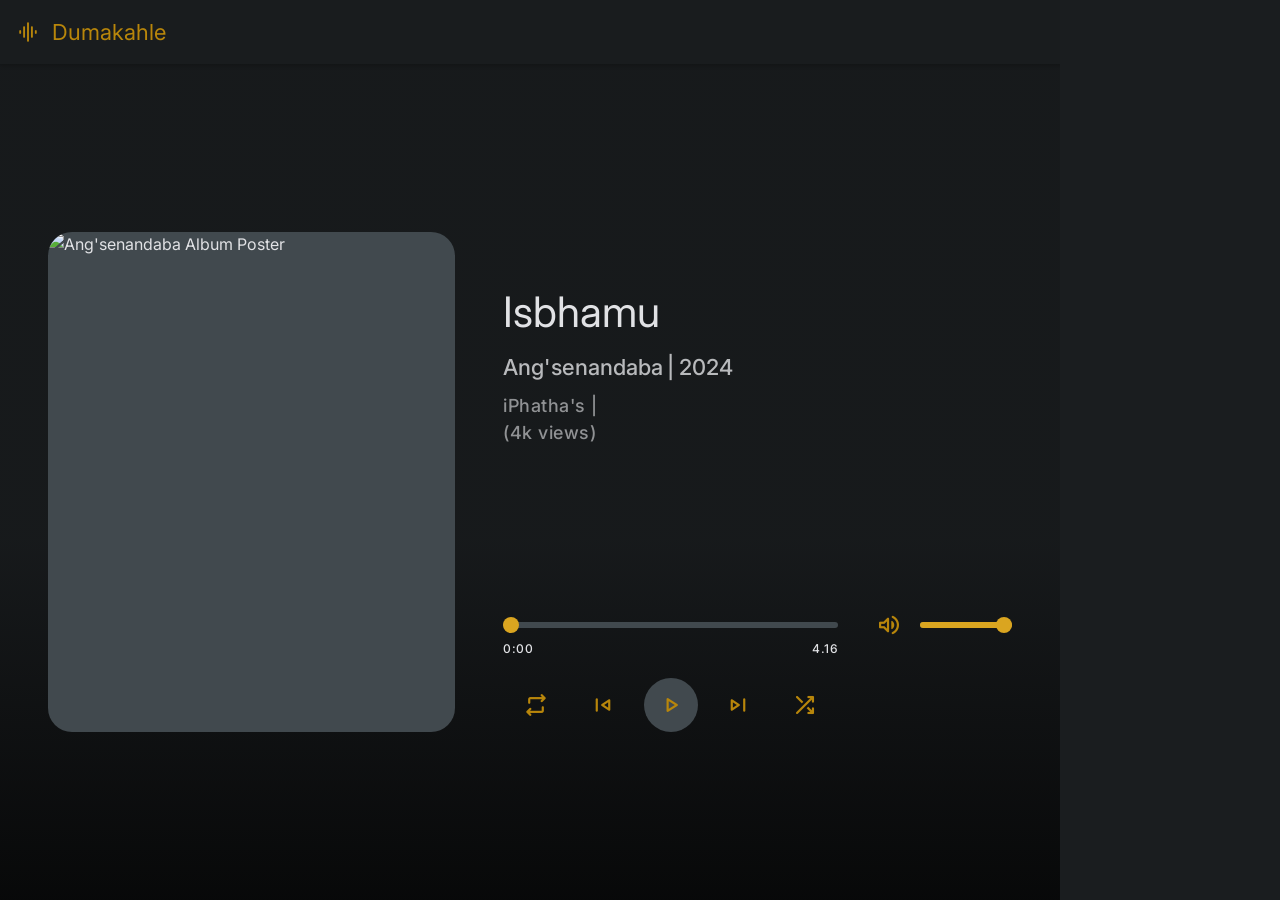
==== index.html @ 7d6364e0 "Update index.html" ====
<!DOCTYPE html>
<html lang="en">

<head>
  <meta charset="UTF-8">
  <meta http-equiv="X-UA-Compatible" content="IE=edge">
  <meta name="viewport" content="width=device-width, initial-scale=1.0">

  <!-- 
    - primary meta tags
  -->
  <meta property="og:site_name" content="uDumakahle Playlist">
  <meta property="og:title" content="uDumakahle Playlist">
  <meta property="og:description"
    content="A simple music player website dedicated to my favorite Maskandi artist, Dumakahle. Built with HTML, CSS, and JavaScript, it offers an intuitive interface to explore and enjoy Dumakahle's music collection.">
  <meta property="og:image"
    content="./images/dumakahle_social.jpg">
  <meta property="og:type" content="website" />
  <meta property="og:image:type" content="files/jpg">
  <meta property="og:image:width" content="720">
  <meta property="og:image:height" content="630">
  <meta property="og:url" content="https://dumakahle.tholumuzi.co.za">
  <link rel="canonical" href="https://dumakahle.tholumuzi.co.za">
  <meta name="description" content="
  A simple music player website dedicated to my favorite Maskandi artist, Dumakahle. Built with HTML, CSS, and JavaScript, it offers an intuitive interface to explore and enjoy Dumakahle's music collection.">
  <meta name="keywords" content="uDumakahle, Dumakahle, iphathas, maskandi, music, playlist, album, maphathefika, CSS, html, South Africa, JavaScript, web development, web design , KZN, Zulu, Zulu songs, streaming, free streaming" >
  <title>uDumakahle Playlist</title>

  <!-- 
    - favicon
  -->
  <link rel="shortcut icon" href="./images/favicon.svg" type="image/svg+xml">

  <!-- 
    - google font link
  -->
  <link rel="preconnect" href="https://fonts.googleapis.com">
  <link rel="preconnect" href="https://fonts.gstatic.com" crossorigin>
  <link href="https://fonts.googleapis.com/css2?family=Inter:wght@400;500&display=swap" rel="stylesheet">
  <link href="https://fonts.googleapis.com/css2?family=Pacifico&display=swap" rel="stylesheet">

  <!-- 
    - material icon font
  -->
  <link rel="stylesheet"
    href="https://fonts.googleapis.com/css2?family=Material+Symbols+Rounded:opsz,wght,FILL,GRAD@24,400,0,-25" />

  <!-- 
    - custom css link
  -->
  <link rel="stylesheet" href="./files/style.css">

</head>

<body>

  <!-- 
    - #TOP APP BAR
  -->

  <div class="top-bar wrapper">

    <div class="logo wrapper">
      <span class="material-symbols-rounded">graphic_eq</span>

      <h1 class="title-lg">Dumakahle</h1>
    </div>

    <div class="top-bar-actions">
      <button class="btn-icon" data-playlist-toggler>
        <span class="material-symbols-rounded">queue_music</span>
      </button>
    </div>

  </div>

  <main>
    <article>

      <!-- 
        - #PLAYER
      -->

      <div class="player">
        <div class="container">

          <figure class="music-banner">
            <img src="./images/dumakahle_2024.jpg" width="800" height="800" alt="Ang'senandaba Album Poster"
              class="img-cover" data-player-banner>
          </figure>

          <div class="music-content">

            <h2 class="headline-sm" data-title>Isbhamu</h2>

            <p class="label-lg label-wrapper wrapper">
              <span data-album>Ang'senandaba</span>

              <span data-year>2024</span>
            </p>

            <p class="label-md artist" data-artist>
              iPhatha's | <span class="view-count" data-view-count>(4k views)</span>
            </p>

            <div class="seek-control">

              <div>
                <div class="range-wrapper">
                  <input type="range" step="1" max="60" value="0" class="range" data-range data-seek>

                  <div class="range-fill" data-range-fill></div>
                </div>

                <div class="duration-label wrapper">
                  <span class="label-md" data-running-time>0:00</span>

                  <span class="label-md" data-duration>4.16</span>
                </div>
              </div>

              <div class="volume">
                <button class="btn-icon" data-volume-btn>
                  <span class="material-symbols-rounded">volume_up</span>
                </button>

                <div class="range-wrapper">
                  <input type="range" step="0.05" max="1" value="1" class="range" data-range data-volume>

                  <div class="range-fill" data-range-fill></div>
                </div>
              </div>

            </div>

            <div class="player-control wrapper">

              <button class="btn-icon toggle" data-repeat>
                <span class="material-symbols-rounded default-icon">repeat</span>
                <span class="material-symbols-rounded active-icon">repeat_one</span>
              </button>

              <button class="btn-icon" data-skip-prev>
                <span class="material-symbols-rounded">skip_previous</span>
              </button>

              <button class="btn-icon play" data-play-btn>
                <span class="material-symbols-rounded default-icon">play_arrow</span>
                <span class="material-symbols-rounded active-icon">pause</span>
              </button>

              <button class="btn-icon" data-skip-next>
                <span class="material-symbols-rounded">skip_next</span>
              </button>

              <button class="btn-icon toggle" data-shuffle>
                <span class="material-symbols-rounded">shuffle</span>
              </button>

            </div>

          </div>

        </div>
      </div>

      <!-- 
        - #PLAYLIST
      -->

      <div class="playlist" data-playlist>

        <ul class="music-list" data-music-list></ul>

      </div>

      <div class="overlay" data-playlist-toggler data-overlay></div>

    </article>
  </main>

  <!-- 
    - custom js link
  -->
  <script src="./files/script.js"></script>

</body>

    </html>
---- files/style.css ----
/*-----------------------------------*\
  #style.css
\*-----------------------------------*/

/**
 * copyright 2024 Tholumuzi
 */





/*-----------------------------------*\
  #CUSTOM PROPERTY
\*-----------------------------------*/

:root {

  /**
   * colors
   */

  --eerie-black_a95: hsla(204, 9%, 11%, 0.95);
  --eerie-black_a50: hsla(204, 9%, 11%, 0.5);
  --eerie-black: hsl(204, 9%, 11%);
  --gainsboro: hsl(225, 7%, 89%);
  --charcoal: hsl(203, 9%, 28%);
  --silver-sand: hsl(208, 12%, 78%);
  --light-sky-blue: hsl(200, 100%, 73%);
  --prussian-blue: hsl(196, 100%, 14%);
  --black: hsl(0, 0%, 0%);
  --black_a50: hsla(0, 0%, 0%, 0.5);
  --black_a20: hsla(0, 0%, 0%, 0.2);
  --light-sky-blue_a8: hsla(200, 100%, 73%, 0.08);
  --light-sky-blue_a12: hsla(200, 100%, 73%, 0.12);
  --silver-sand_a8: hsla(208, 12%, 78%, 0.08);
  --silver-sand_a12: hsla(208, 12%, 78%, 0.12);
  
  --background: var(--eerie-black);
  --background-opacity: var(--eerie-black_a95);
  --on-background: var(--gainsboro);
  --surface-variant: var(--charcoal);
  --on-surface-variant: var(--silver-sand);
  --on-surface-variant-hover: var(--light-sky-blue_a8);
  --on-surface-variant-focus: var(--light-sky-blue_a12);
  --primary: var(--light-sky-blue);
  --on-primary: var(--prussian-blue);

  /**
   * gradient
   */

  --gradient: linear-gradient(180deg, hsla(204, 9%, 11%, 0.90) 60%, transparent 120%);

  /**
   * typography
   */

  --ff-inter: 'Inter', sans-serif;

  --headline-sm: 2.4rem;
  --title-lg: 2.2rem;
  --label-lg: 1.4rem;
  --label-md: 1.2rem;
  
  --fw-400: 400;
  --fw-500: 500;

  /**
   * box shadow
   */

  --shadow-1: 0 1px 4px 1px var(--black_a20);
  --shadow-2: 0 1px 4px 1px var(--black_a50);

  /**
   * border radius
   */

  --radius-24: 24px;
  --radius-16: 16px;
  --radius-12: 12px;
  --radius-pill: 100px;
  --radius-circle: 50%;

  /**
   * transition
   */

  --transition-1: 200ms cubic-bezier(0.2, 0, 0, 1);
  --transition-2: 300ms cubic-bezier(0.2, 0, 0, 1);

}





/*-----------------------------------*\
  #RESET
\*-----------------------------------*/

*,
*::before,
*::after {
  margin: 0;
  padding: 0;
  box-sizing: border-box;
}

li { list-style: none; }

a,
img,
span,
input,
button { display: block; }

a {
  text-decoration: none;
  color: inherit;
}

img { height: auto; }

input,
button {
  background: none;
  border: none;
  font: inherit;
}

input { width: 100%; }

button { cursor: pointer; }

html {
  font-family: var(--ff-inter);
  font-size: 10px;
  scroll-behavior: smooth;
}

body {
  background-color: var(--black);
  color: var(--on-background);
  font-size: 1.6rem;
  line-height: 1.5;
  min-height: 100vh;
  min-width: 250px;
  background-image: url("../images/poster-1.jpg");
  background-size: 150%;
  background-repeat: no-repeat;
  background-position: top;
  overflow: overlay;
}

body.modalActive { overflow: hidden; }

::-webkit-scrollbar { width: 8px; }

::-webkit-scrollbar-track { background: transparent; }

::-webkit-scrollbar-thumb {
  background-color: transparent;
  border-radius: var(--radius-pill);
}

body:hover::-webkit-scrollbar-thumb { background-color: var(--surface-variant); }





/*-----------------------------------*\
  #REUSED STYLE
\*-----------------------------------*/

.material-symbols-rounded {
  font-variation-settings: 'FILL' 0, 'wght' 400, 'GRAD' -25, 'opsz' 24;
  width: 1em;
  height: 1em;
  overflow: hidden;
  user-select: none;
}

.wrapper {
  display: flex;
  align-items: center;
}

.title-lg {
  font-size: var(--title-lg);
  font-weight: var(--fw-400);
}

.btn-icon {
  color: darkgoldenrod;
  width: 40px;
  height: 40px;
  display: grid;
  place-items: center;
  border-radius: var(--radius-circle);
}

.btn-icon:hover { background-color: var(--on-surface-variant-hover); }

.btn-icon:is(:focus, :focus-visible) {
  background-color: var(--on-surface-variant-focus);
}

.img-cover {
  width: 100%;
  height: 100%;
  object-fit: cover;
}

.headline-sm {
  font-size: var(--headline-sm);
  font-weight: var(--fw-400);
}

.label-lg,
.label-md { font-weight: var(--fw-500); }

.label-lg {
  font-size: var(--label-lg);
  letter-spacing: 0.1px;
}

.label-md {
  font-size: var(--label-md);
  letter-spacing: 0.5px;
}





/*-----------------------------------*\
  #TOP APP BAR
\*-----------------------------------*/

.top-bar {
  position: fixed;
  top: 0;
  left: 0;
  background-color: var(--background-opacity);
  min-width: 250px;
  width: 100%;
  height: 64px;
  padding-inline: 16px;
  justify-content: space-between;
  backdrop-filter: blur(50px);
  box-shadow: var(--shadow-1);
  z-index: 2;
}

.logo { gap: 12px; 
  color: darkgoldenrod
}





/*-----------------------------------*\
  #PLAYER
\*-----------------------------------*/

.volume { display: none; }

.player {
  --padding: 24px;
  background-image: var(--gradient);
  padding: var(--padding);
  padding-block-start: calc(64px + var(--padding));
  min-height: 100vh;
  display: flex;
  text-align: center;
  backdrop-filter: blur(30px);
  overflow: hidden;
}

.player .container {
  width: 100%;
  display: grid;
  grid-template-rows: 1fr max-content;
  gap: 24px;
}

.music-banner {
  aspect-ratio: 1 / 1;
  background-color: var(--surface-variant);
  max-width: 400px;
  margin-inline: auto;
  align-self: center;
  overflow: hidden;
  border-radius: var(--radius-24);
}

.label-wrapper {
  justify-content: center;
  opacity: 0.8;
  margin-block: 8px 4px;
}

.label-wrapper span:first-child::after {
  content: "|";
  display: inline-block;
  margin-inline: 4px;
}

.artist {
  opacity: 0.6;
  margin-block-end: 36px;
}

.seek-control { margin-block-end: 20px; }

.range-wrapper { position: relative; }

.range {
  appearance: none;
  cursor: pointer;
}

.range::-webkit-slider-runnable-track {
  appearance: none;
  background-color: var(--surface-variant);
  height: 6px;
  width: 100%;
  border-radius: var(--radius-pill);
}

.range-fill {
  content: "";
  position: absolute;
  top: 0;
  left: 0;
  width: 0;
  height: 6px;
  background-color: goldenrod;
  border-radius: var(--radius-pill);
  pointer-events: none;
}

.range::-webkit-slider-thumb {
  appearance: none;
  background-color: goldenrod;
  width: 16px;
  height: 16px;
  margin-block-start: -5px;
  border-radius: var(--radius-pill);
  transition: var(--transition-1);
}

.range::-webkit-slider-thumb:hover {
  box-shadow: 0 0 0 12px var(--on-surface-variant-hover);
}

.range::-webkit-slider-thumb:is(:focus, :focus-visible) {
  box-shadow: 0 0 0 12px var(--on-surface-variant-focus);
}

.duration-label {
  justify-content: space-between;
  margin-block-start: 12px;
}

.player-control { justify-content: space-evenly; }

.player-control .toggle.active { color: darkgoldenrod; }

.player-control .play {
  background-color: var(--surface-variant);
  color: darkgoldenrod;
}

.player-control .play.active {
  background-color: darkgoldenrod;
  color: var(--on-primary);
}

.player-control .btn-icon.active .default-icon,
.player-control .btn-icon .active-icon { display: none; }

.player-control .btn-icon .default-icon,
.player-control .btn-icon.active .active-icon { display: block; }





/*-----------------------------------*\
  #PLAYLIST
\*-----------------------------------*/

.playlist {
  position: fixed;
  top: 0;
  right: -180px;
  width: 180px;
  height: 100vh;
  background-color: var(--background);
  padding: 28px;
  border-top-left-radius: var(--radius-16);
  border-bottom-left-radius: var(--radius-16);
  box-shadow: var(--shadow-2);
  overflow-y: overlay;
  visibility: hidden;
  transition: var(--transition-2);
  z-index: 4;
}

.playlist:hover::-webkit-scrollbar-thumb { background-color: darkgoldenrod; }

.playlist.active {
  transform: translateX(-180px);
  visibility: visible;
}

.music-list {
  display: grid;
  gap: 20px;
}

.music-item {
  position: relative;
  border-radius: var(--radius-12);
  background-color: var(--surface-variant);
  overflow: hidden;
}

.music-item .item-icon {
  position: absolute;
  inset: 0;
  background-color: var(--eerie-black_a50);
  display: grid;
  place-items: center;
  opacity: 0;
}

.music-item.playing .item-icon { opacity: 1; }

.music-item .item-icon .material-symbols-rounded {
  color: darkgoldenrod;
  font-size: 3rem;
}

.music-item:is(:hover, :focus-visible, :active, .playing) {
  outline: 1px solid darkgoldenrod;
}

.overlay {
  position: fixed;
  top: 0;
  left: 0;
  width: 100%;
  height: 100vh;
  background-color: var(--black);
  opacity: 0;
  pointer-events: none;
  transition: var(--transition-2);
  z-index: 3;
}

.overlay.active {
  pointer-events: all;
  opacity: 0.5;
}





/*-----------------------------------*\
  #MEDIA QUERIES
\*-----------------------------------*/

/**
 * responsive for large than 575px screen
 */

@media (min-width: 575px) {

  /**
   * RESET
   */

  body { background-size: 100%; }



  /**
   * PLAYER
   */

  .player { justify-content: center; }

  .player .container { max-width: 540px; }

}





/**
 * responsive for large than 992px screen
 */

@media (min-width: 992px) {

  /**
   * CUSTOM PROPERTY
   */

  :root {

    /**
     * typography
     */

    --headline-sm: 4.2rem;
    --label-lg: 2.2rem;

  }



  /**
   * RESET
   */

  body {
    background-size: 40% 100%;
    background-position: left center;
  }

  article { display: flex; }



  /**
   * REUSED STYLE
   */

  .btn-icon {
    width: 54px;
    height: 54px;
  }

  .btn-icon .material-symbols-rounded { font-size: 2.8rem; }



  /**
   * TOP APP BAR
   */

  .top-bar-actions { display: none; }



  /**
   * PLAYER
   */

  .player {
    --padding: 48px;
    text-align: left;
    flex-grow: 1;
    align-items: center;
    backdrop-filter: blur(100px);
  }

  .player .container {
    max-width: 1200px;
    grid-template-columns: 0.8fr 1fr;
    grid-template-rows: 1fr;
    gap: 48px;
    max-height: 500px;
    height: 100%;
  }

  .music-banner {
    aspect-ratio: unset;
    max-width: max-content;
    width: 100%;
    height: 100%;
  }

  .music-content {
    display: flex;
    flex-direction: column;
    padding-block-start: 48px;
    min-width: 100%;
  }

  .music-content :is(.headline-sm, .label-lg, .label-md) {
    max-width: 85%;
  }

  .label-wrapper {
    justify-content: flex-start;
    margin-block-end: 8px;
  }

  .artist { --label-md: 1.8rem; }

  .seek-control {
    margin-block-start: auto;
    display: grid;
    grid-template-columns: 1fr 150px;
    align-items: center;
    gap: 24px;
  }

  .volume {
    display: flex;
    align-items: center;
    gap: 4px;
    margin-block-start: -30px;
  }

  .volume .btn-icon { flex-shrink: 0; }

  .volume .range-fill { width: 100%; }

  .player-control {
    margin-inline-end: 174px;
    min-width: max-content;
    gap: 8px;
  }



  /**
   * PLAYLIST
   */

  .overlay { display: none; }

  .playlist {
    position: static;
    visibility: visible;
    border-radius: 0;
    box-shadow: none;
    flex-shrink: 0;
  }

  .playlist.active { transform: unset; }

  .music-item:is(:hover, :focus-visible, :active, .playing) {
    outline: 2px solid var(--primary);
  }

  .music-item .item-icon .material-symbols-rounded {
    font-size: 3.6rem;
  }

}





/**
 * responsive for large than 1200px screen
 */

@media (min-width: 1200px) {

  /**
   * PLAYLIST
   */

  .playlist {
    padding: 32px;
    width: 220px;
  }

  .music-list { gap: 28px; }

}
/**
   * SPAN
   */
.span {
  color: #333;          
  font-size: 12px;     
  font-weight: bold;
  background-color: #f2f2f2;
}
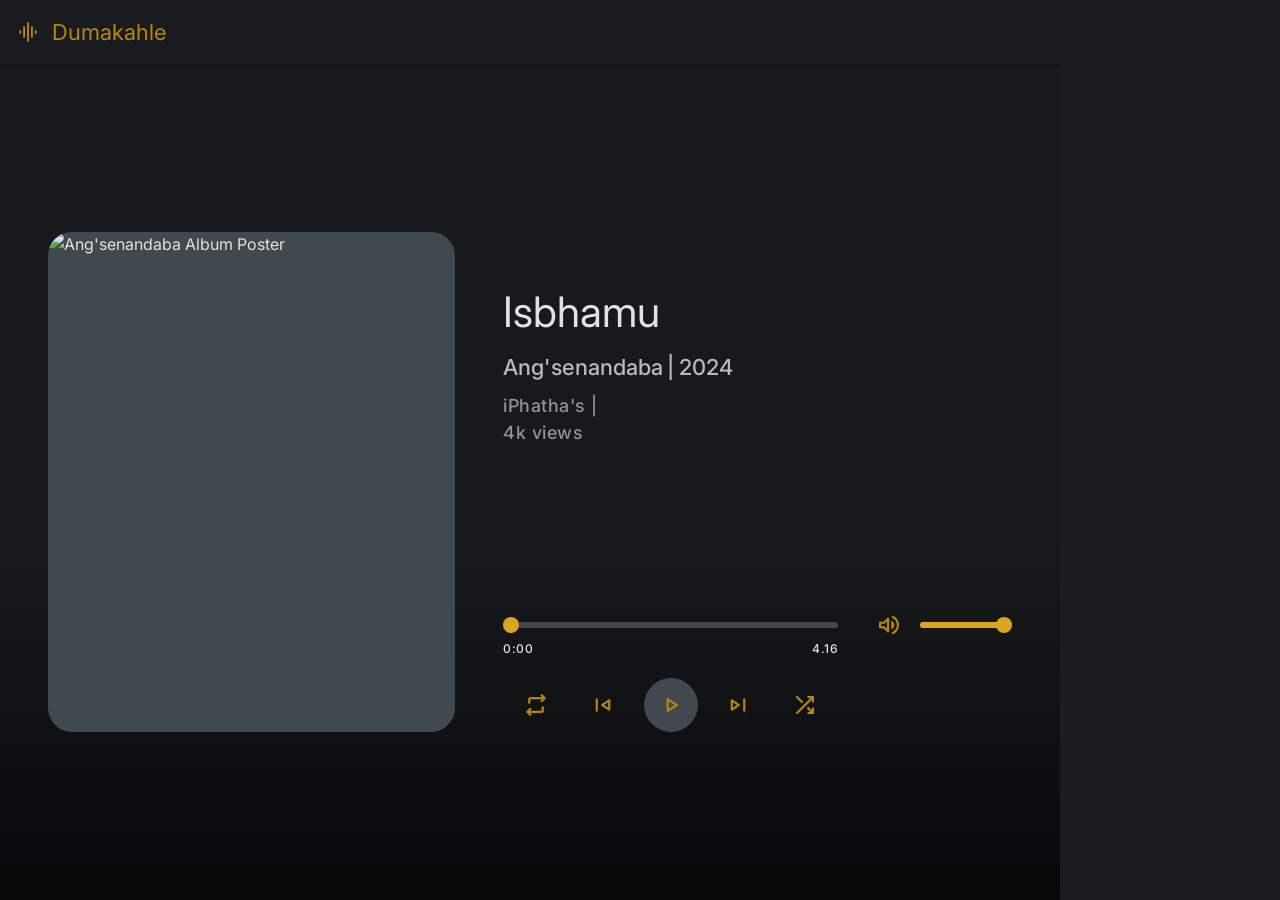
==== commit e9540a34: "Update index.html" ====
--- a/index.html
+++ b/index.html
@@ -100,7 +100,7 @@
             </p>
 
             <p class="label-md artist" data-artist>
-              iPhatha's | <span class="view-count" data-view-count>(4k views)</span>
+              iPhatha's | <span class="view-count" data-view-count>4k views</span>
             </p>
 
             <div class="seek-control">
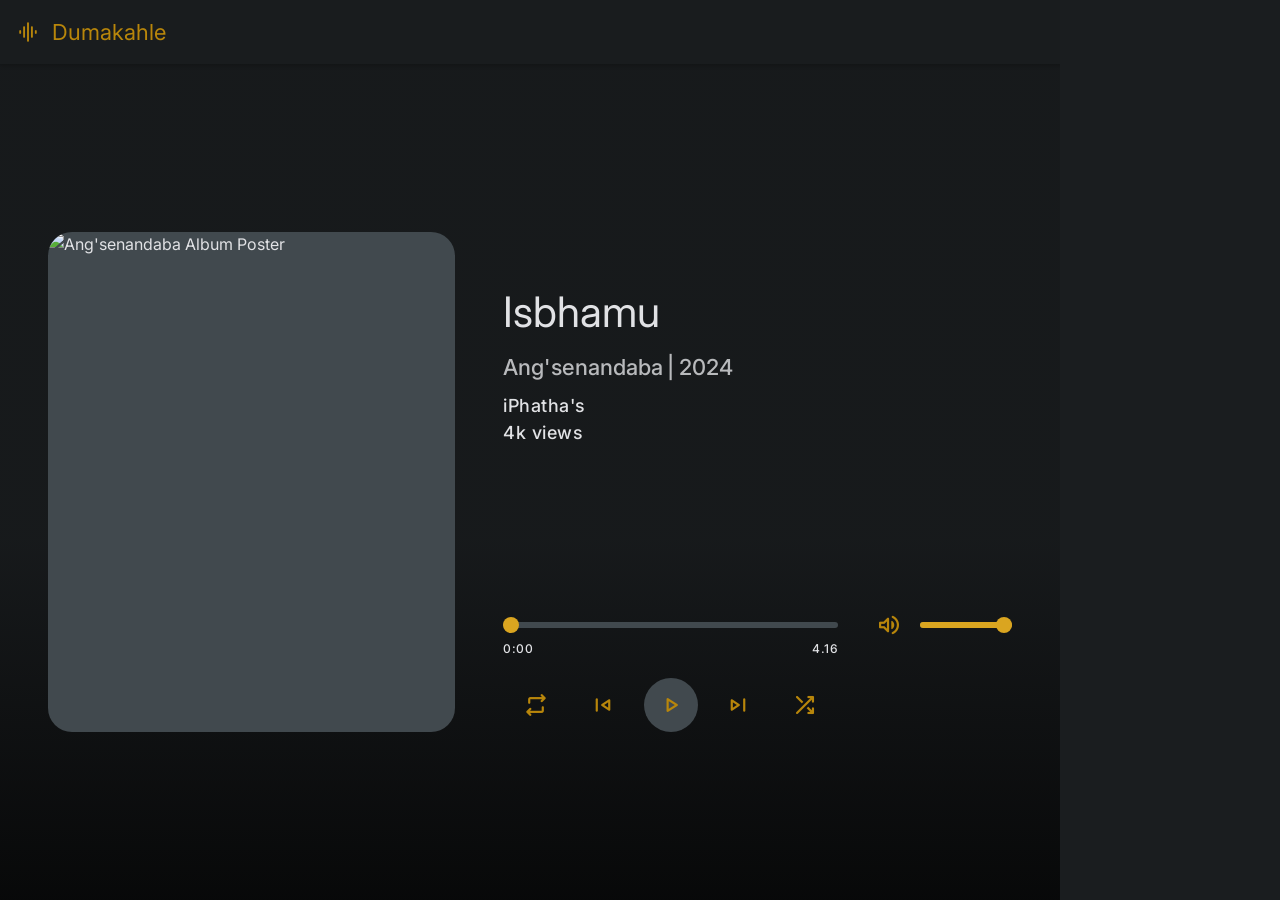
==== commit 81edae82: "Update index.html" ====
--- a/index.html
+++ b/index.html
@@ -100,7 +100,7 @@
             </p>
 
             <p class="label-md artist" data-artist>
-              iPhatha's | <span class="view-count" data-view-count>4k views</span>
+              iPhatha's <span data-view-count>4k views</span>
             </p>
 
             <div class="seek-control">
--- a/files/style.css
+++ b/files/style.css
@@ -310,11 +310,13 @@
   margin-inline: 4px;
 }
 
-.artist {
+.artist: first-child::after {
   opacity: 0.6;
-  margin-block-end: 36px;
-}
-
+  content: "|";
+  display: inline-block;
+  margin-inline: 4px;
+  
+}
 .seek-control { margin-block-end: 20px; }
 
 .range-wrapper { position: relative; }
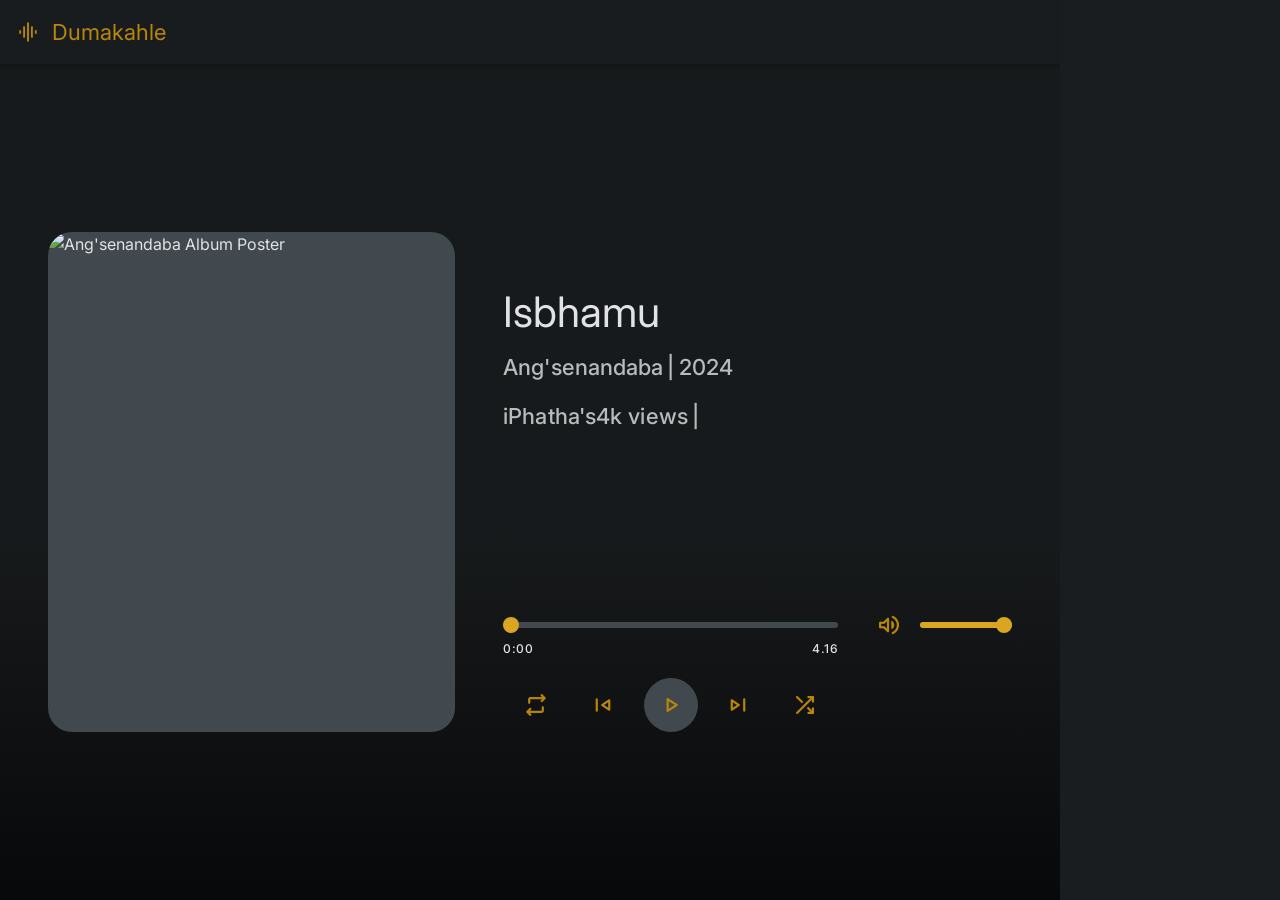
==== commit 911f9734: "Update index.html" ====
--- a/index.html
+++ b/index.html
@@ -99,7 +99,7 @@
               <span data-year>2024</span>
             </p>
 
-            <p class="label-md artist" data-artist>
+            <p class="label-lg label-wrapper wrapper" data-artist>
               iPhatha's <span data-view-count>4k views</span>
             </p>
 
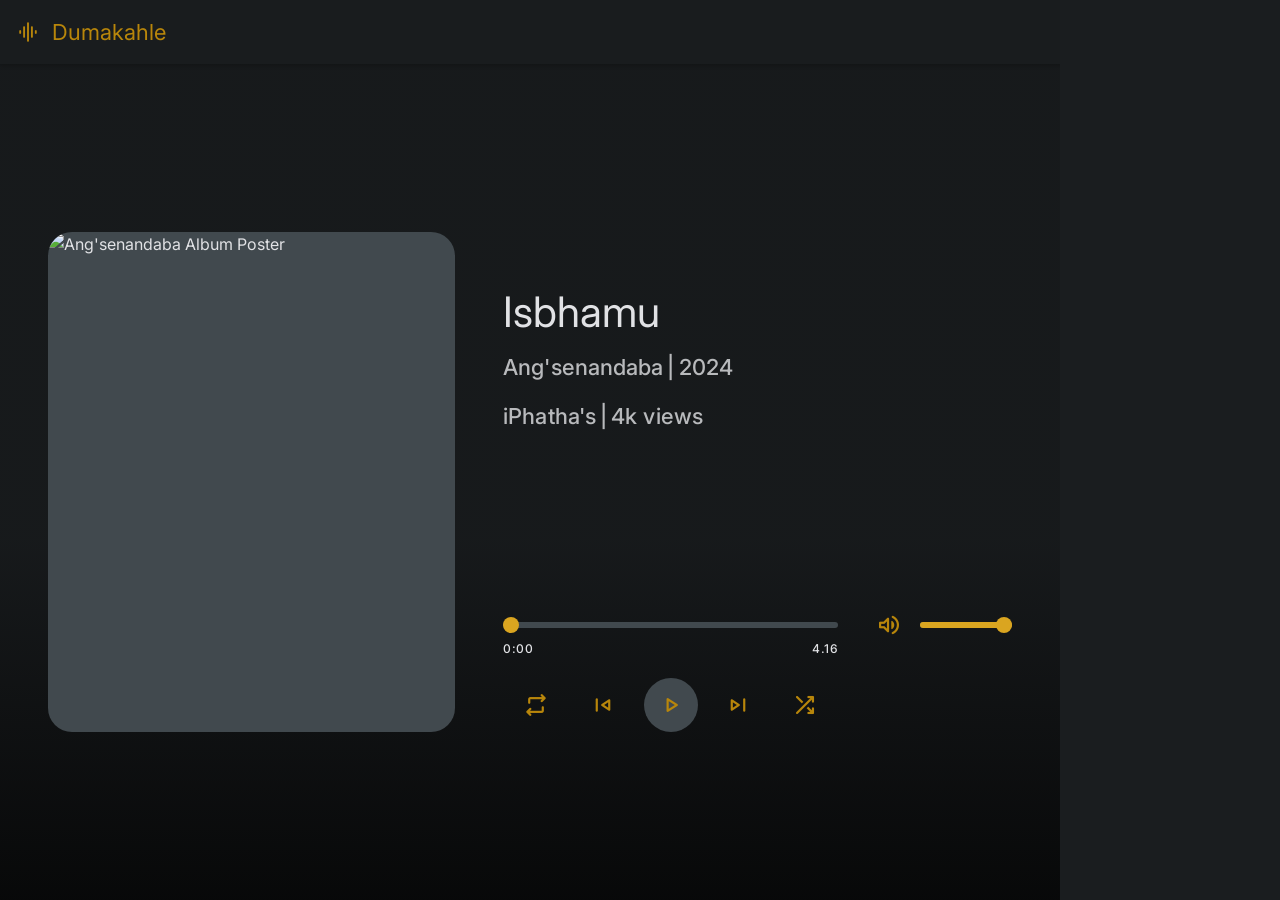
==== commit 765afa6b: "Update index.html" ====
--- a/index.html
+++ b/index.html
@@ -100,7 +100,7 @@
             </p>
 
             <p class="label-lg label-wrapper wrapper" data-artist>
-              iPhatha's <span data-view-count>4k views</span>
+             <span artist>iPhatha's</span> <span data-view-count>4k views</span>
             </p>
 
             <div class="seek-control">
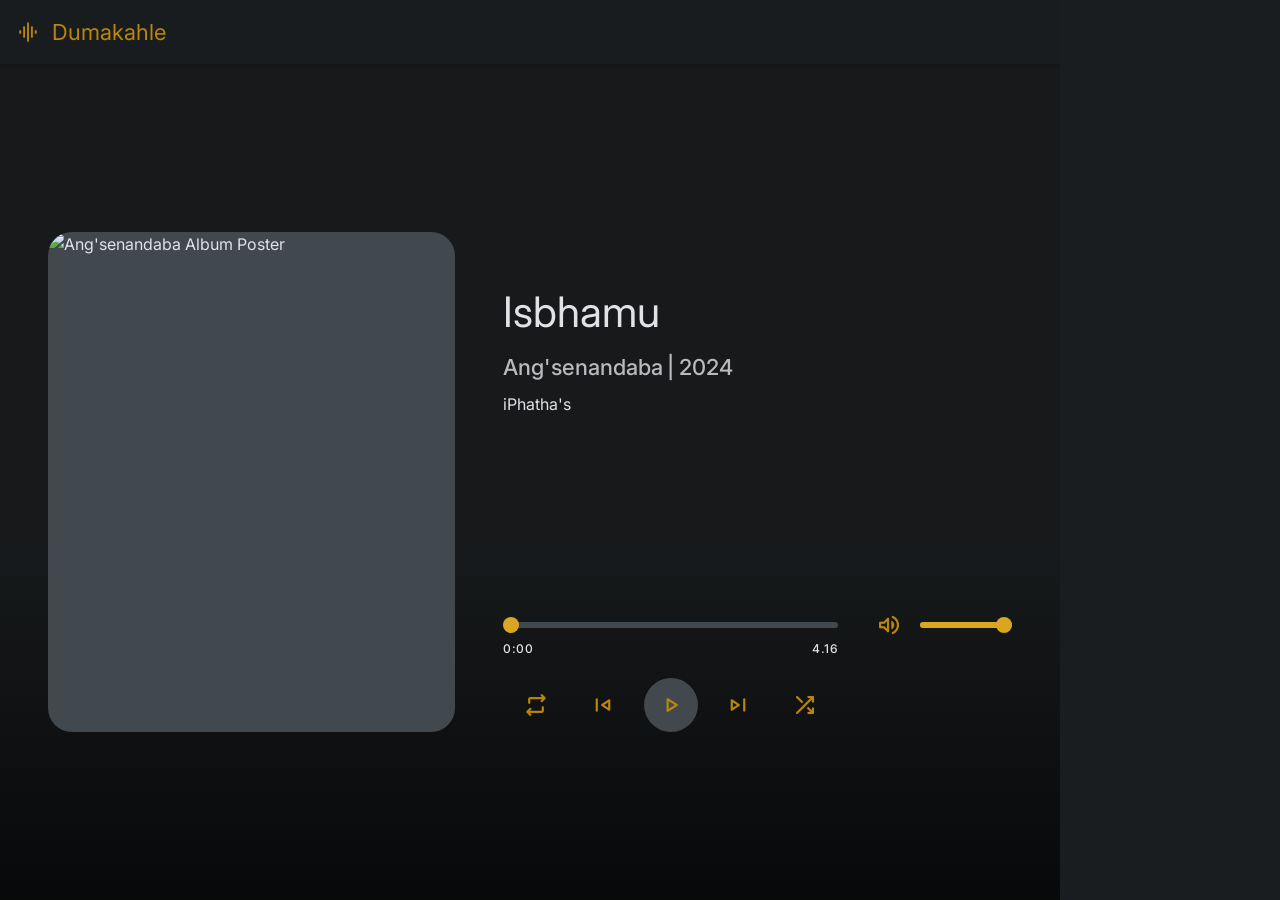
==== commit f4aa3ed5: "Update index.html" ====
--- a/index.html
+++ b/index.html
@@ -99,8 +99,8 @@
               <span data-year>2024</span>
             </p>
 
-            <p class="label-lg label-wrapper wrapper" data-artist>
-             <span artist>iPhatha's</span> <span data-view-count>4k views</span>
+            <p class="artist" data-artist>
+             <span artist>iPhatha's</span>
             </p>
 
             <div class="seek-control">
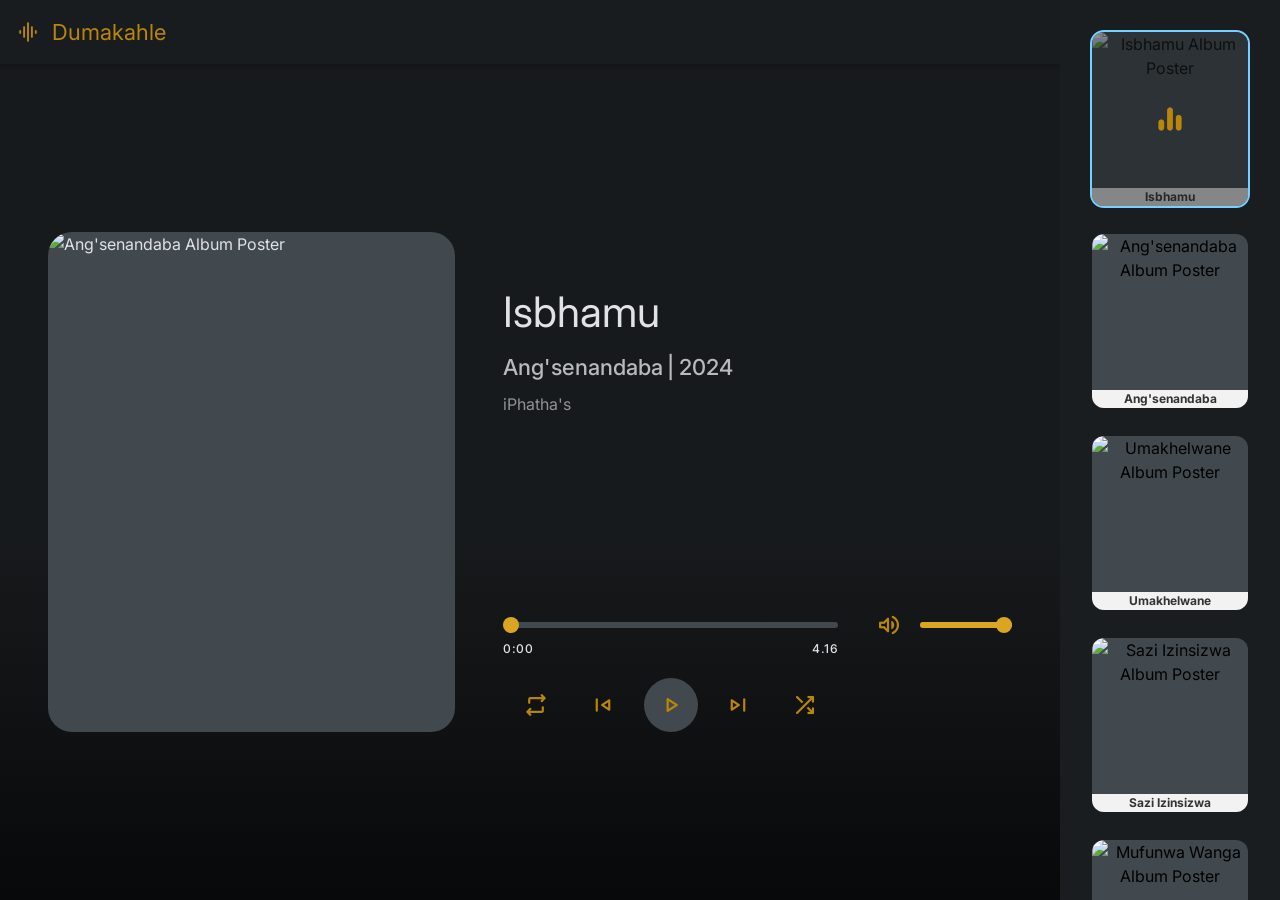
==== commit ad482482: "Update index.html" ====
--- a/index.html
+++ b/index.html
@@ -12,18 +12,17 @@
   <meta property="og:site_name" content="uDumakahle Playlist">
   <meta property="og:title" content="uDumakahle Playlist">
   <meta property="og:description"
-    content="A simple music player website dedicated to my favorite Maskandi artist, Dumakahle. Built with HTML, CSS, and JavaScript, it offers an intuitive interface to explore and enjoy Dumakahle's music collection.">
+    content="A simple music playlist web app inspired by my favorite maskandi artist, uDumakahle Nkosi. Built with HTML, CSS, and JavaScript, it offers an intuitive interface to explore and enjoy Dumakahle's music collection.">
   <meta property="og:image"
-    content="./images/dumakahle_social.jpg">
+    content="./images/udumakahle_photo">
   <meta property="og:type" content="website" />
   <meta property="og:image:type" content="files/jpg">
   <meta property="og:image:width" content="720">
   <meta property="og:image:height" content="630">
   <meta property="og:url" content="https://dumakahle.tholumuzi.co.za">
-  <link rel="canonical" href="https://dumakahle.tholumuzi.co.za">
   <meta name="description" content="
-  A simple music player website dedicated to my favorite Maskandi artist, Dumakahle. Built with HTML, CSS, and JavaScript, it offers an intuitive interface to explore and enjoy Dumakahle's music collection.">
-  <meta name="keywords" content="uDumakahle, Dumakahle, iphathas, maskandi, music, playlist, album, maphathefika, CSS, html, South Africa, JavaScript, web development, web design , KZN, Zulu, Zulu songs, streaming, free streaming" >
+  A simple music playlist web app inspired by my favorite maskandi artist, uDumakahle Nkosi. Built with HTML, CSS, and JavaScript, it offers an intuitive interface to explore and enjoy Dumakahle's music collection.">
+  <meta name="keywords" content="uDumakahle, Dumakahle, Iphathas, uDumakahle Nkosi, Music, Playlist, Maphathefika, Dumakahle Playlist, All Dumakahle songs, Dumakahle latest album" >
   <title>uDumakahle Playlist</title>
 
   <!-- 
--- a/files/style.css
+++ b/files/style.css
@@ -310,12 +310,9 @@
   margin-inline: 4px;
 }
 
-.artist: first-child::after {
+.artist {
   opacity: 0.6;
-  content: "|";
-  display: inline-block;
-  margin-inline: 4px;
-  
+  margin-block-end: 36px;
 }
 .seek-control { margin-block-end: 20px; }
 
